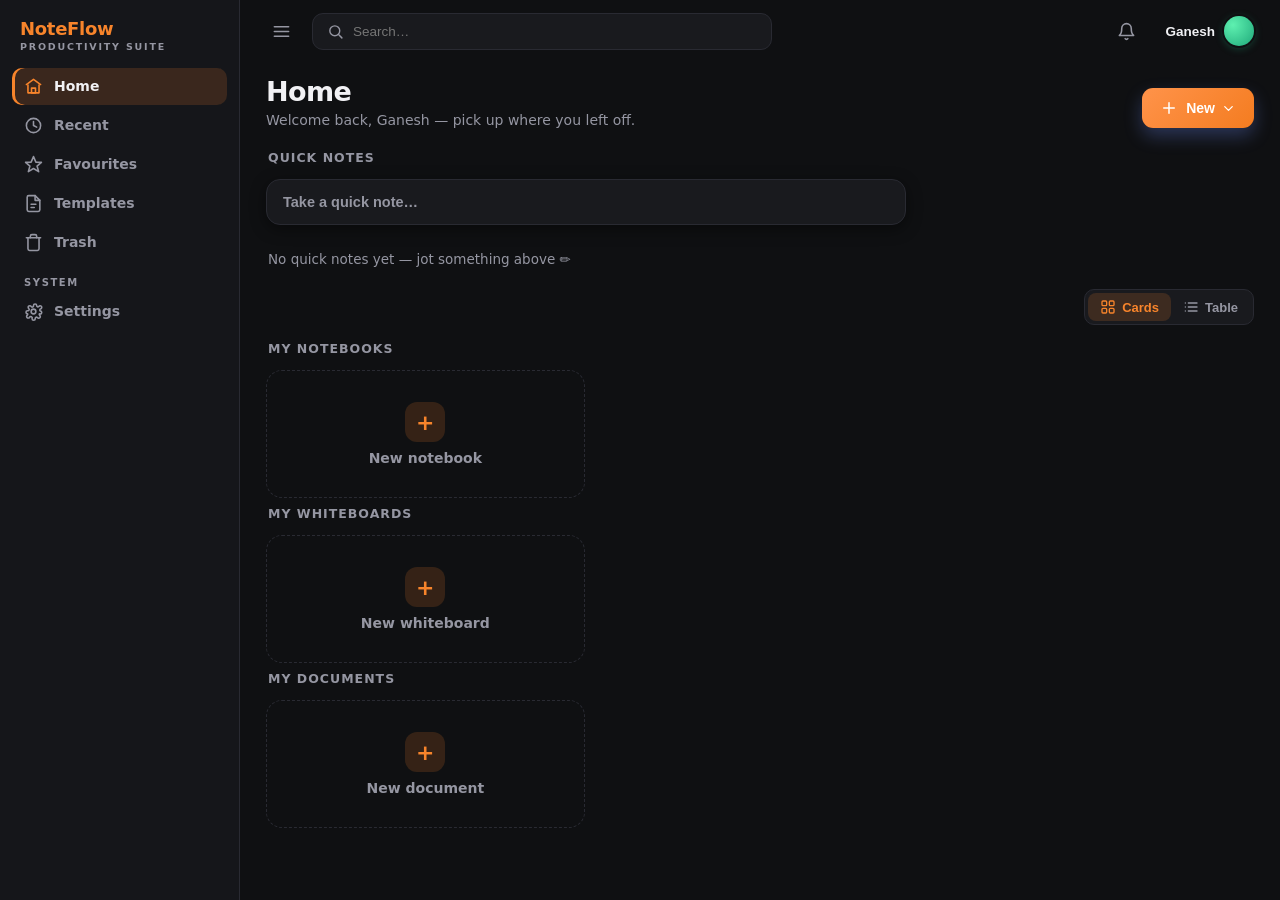
==== index.html @ e1e69174 "NoteFlow app — home, notebook, whiteboard, editor, quick notes, settings Co-Authored-By: Claude Opus" ====
<!DOCTYPE html>
<html lang="en" data-theme="dark">
<head>
<meta charset="UTF-8">
<meta name="viewport" content="width=device-width, initial-scale=1.0">
<title>NoteFlow — Orange Theme</title>
<link rel="stylesheet" href="css/styles.css">
<link rel="stylesheet" href="css/orange.css">
<style>
  /* library view toggle + table + pagination */
  .lib-toolbar{display:flex;justify-content:flex-end;margin:-2px 0 16px}
  .view-toggle{display:inline-flex;background:var(--surface);border:1px solid var(--line);border-radius:10px;padding:3px}
  .view-toggle .vt{display:inline-flex;align-items:center;gap:6px;border:none;background:transparent;color:var(--mute);font-weight:600;font-size:13px;padding:6px 12px;border-radius:8px;cursor:pointer}
  .view-toggle .vt .i{width:16px;height:16px;fill:none;stroke:currentColor;stroke-width:2;stroke-linecap:round;stroke-linejoin:round}
  .view-toggle .vt.active{background:var(--primary-soft);color:var(--primary)}
  .lib-wrap{margin-bottom:8px}
  .lib-new-row{display:flex;justify-content:flex-end;margin-bottom:10px}
  .lib-new-btn{display:inline-flex;align-items:center;gap:6px;border:1px solid var(--line);background:var(--surface);color:var(--text);font-weight:600;font-size:13px;padding:7px 12px;border-radius:9px;cursor:pointer;text-decoration:none}
  .lib-new-btn:hover{border-color:var(--primary);color:var(--primary)}
  .lib-new-btn .i{width:16px;height:16px;fill:none;stroke:currentColor;stroke-width:2;stroke-linecap:round;stroke-linejoin:round}
  .lib-table{width:100%;border-collapse:collapse;background:var(--surface);border:1px solid var(--line);border-radius:14px;overflow:hidden}
  .lib-table th,.lib-table td{text-align:left;padding:11px 14px;border-bottom:1px solid var(--line);font-size:13.5px;color:var(--text)}
  .lib-table th{font-size:11px;text-transform:uppercase;letter-spacing:.5px;color:var(--mute);font-weight:700;background:var(--bg)}
  .lib-table tr:last-child td{border-bottom:none}
  .lib-table tbody tr{cursor:pointer;transition:.12s}
  .lib-table tbody tr:hover{background:var(--elev)}
  .lib-table .lt-title{display:flex;align-items:center;gap:10px;font-weight:600}
  .lib-table .lt-ico{width:30px;height:30px;border-radius:9px;display:grid;place-items:center;flex:none}
  .lib-table .lt-ico .i{width:17px;height:17px;fill:none;stroke-width:2}
  .lib-table .lt-cover{width:22px;height:28px;border-radius:2px 5px 5px 2px;border-left:2px solid rgba(255,255,255,.4);flex:none;box-shadow:0 1px 4px rgba(0,0,0,.18)}
  .lib-table .lt-del{border:none;background:transparent;color:var(--mute);font-size:16px;line-height:1;cursor:pointer;border-radius:6px;width:28px;height:28px}
  .lib-table .lt-del:hover{color:#f87171;background:rgba(248,113,113,.14)}
  .lib-empty{color:var(--mute);font-size:13.5px;padding:16px 2px}
  .pager{display:flex;align-items:center;gap:4px;justify-content:center;margin:14px 0 4px}
  .pager button{min-width:32px;height:32px;border:1px solid var(--line);background:var(--surface);color:var(--text);border-radius:8px;cursor:pointer;font-size:13px;font-weight:600;padding:0 8px}
  .pager button:hover:not(:disabled){border-color:var(--primary);color:var(--primary)}
  .pager button.active{background:var(--primary-soft);border-color:var(--primary);color:var(--primary)}
  .pager button:disabled{opacity:.4;cursor:default}

  /* quick notes (Keep-style) */
  .qc{background:var(--surface);border:1px solid var(--line);border-radius:14px;box-shadow:var(--shadow-sm);padding:4px 8px;margin-bottom:16px;max-width:640px}
  .qc.open{padding:10px 10px 8px}
  .qc-line{width:100%;border:none;background:transparent;color:var(--text);font-size:14.5px;font-weight:600;padding:10px 8px;outline:none}
  .qc-line::placeholder{color:var(--mute)}
  .qc-body{width:100%;border:none;background:transparent;color:var(--text);font-size:14px;outline:none;resize:vertical;min-height:60px;line-height:1.5;padding:0 8px 8px;font-family:inherit}
  .qc-body::placeholder{color:var(--mute)}
  .qc-tools{display:flex;align-items:center;gap:8px;padding:8px 4px 2px;border-top:1px solid var(--line)}
  .qc-colors{display:flex;gap:6px}
  .qc-dot{width:20px;height:20px;border-radius:50%;border:2px solid var(--line);cursor:pointer;padding:0}
  .qc-dot.sel{border-color:var(--primary);box-shadow:0 0 0 2px var(--surface),0 0 0 4px var(--primary)}
  .qc-icon{width:32px;height:32px;background:transparent;color:var(--mute);border:none;border-radius:8px;cursor:pointer;display:grid;place-items:center}
  .qc-icon:hover,.qc-icon.active{background:var(--primary-soft);color:var(--primary)}
  .qc-icon .i{width:18px;height:18px;fill:none;stroke:currentColor;stroke-width:2;stroke-linecap:round;stroke-linejoin:round}
  .qc-flex{flex:1}
  .qc-btn{padding:8px 16px;border:none;border-radius:8px;font-weight:700;font-size:13px;cursor:pointer;background:var(--primary);color:#fff}
  .qc-btn.ghost{background:transparent;color:var(--mute)}
  .qc-btn.ghost:hover{color:var(--text)}

  .quick-board{margin-bottom:6px}
  .quick-group-label{font-size:11px;text-transform:uppercase;letter-spacing:.6px;color:var(--mute);font-weight:700;margin:4px 2px 10px}
  .quick-cols{columns:220px;column-gap:14px;margin-bottom:8px}
  .quick-empty{color:var(--mute);font-size:13.5px;padding:10px 2px 18px}
  .qnote{break-inside:avoid;display:inline-block;width:100%;margin-bottom:14px;border-radius:14px;border:1px solid rgba(0,0,0,.06);box-shadow:var(--shadow-sm);overflow:hidden;color:#1f2430}
  .qnote .qn-body{padding:13px 14px 6px}
  .qn-title{font-weight:800;font-size:14.5px;margin-bottom:6px;word-break:break-word;cursor:text}
  .qn-text{font-size:13.5px;line-height:1.5;white-space:pre-wrap;word-break:break-word;cursor:text}
  .qn-text.muted{color:#6b7280;font-style:italic}
  .qn-list{display:flex;flex-direction:column;gap:3px}
  .qn-item{display:flex;align-items:flex-start;gap:8px;font-size:13.5px;line-height:1.45;cursor:pointer;padding:2px 0}
  .qn-check{width:17px;height:17px;border:1.5px solid #57606f;border-radius:5px;display:grid;place-items:center;font-size:12px;flex:none;color:#1f2430;background:rgba(255,255,255,.45);line-height:1}
  .qn-item.done{color:#6b7280;text-decoration:line-through}
  .qn-item.done .qn-check{background:#4f6ef7;border-color:#4f6ef7;color:#fff}
  .qn-bar{display:flex;align-items:center;gap:3px;padding:2px 8px 8px;opacity:0;transition:.12s}
  .qnote:hover .qn-bar{opacity:1}
  .qn-ico{width:28px;height:28px;border:none;background:transparent;border-radius:7px;cursor:pointer;display:grid;place-items:center;color:#4b5563}
  .qn-ico:hover{background:rgba(0,0,0,.08)}
  .qn-ico.on{color:#ef7415}
  .qn-ico .i{width:16px;height:16px;fill:none;stroke:currentColor;stroke-width:2;stroke-linecap:round;stroke-linejoin:round}
  .qn-colors{display:flex;gap:3px;margin:0 auto}
  .qn-color{width:15px;height:15px;border-radius:50%;border:1px solid rgba(0,0,0,.18);cursor:pointer;padding:0}
</style>
</head>
<body>

<!-- ===== ICON SPRITE ===== -->
<svg width="0" height="0" style="position:absolute" aria-hidden="true"><defs>
  <symbol id="ic-menu" viewBox="0 0 24 24"><line x1="3" y1="6" x2="21" y2="6"/><line x1="3" y1="12" x2="21" y2="12"/><line x1="3" y1="18" x2="21" y2="18"/></symbol>
  <symbol id="ic-search" viewBox="0 0 24 24"><circle cx="11" cy="11" r="7"/><line x1="21" y1="21" x2="16.65" y2="16.65"/></symbol>
  <symbol id="ic-clock" viewBox="0 0 24 24"><circle cx="12" cy="12" r="9"/><polyline points="12 7 12 12 16 14"/></symbol>
  <symbol id="ic-star" viewBox="0 0 24 24"><polygon points="12 2 15 9 22 9.3 16.5 14 18.5 21 12 17 5.5 21 7.5 14 2 9.3 9 9"/></symbol>
  <symbol id="ic-template" viewBox="0 0 24 24"><path d="M14 2H6a2 2 0 0 0-2 2v16a2 2 0 0 0 2 2h12a2 2 0 0 0 2-2V8z"/><polyline points="14 2 14 8 20 8"/><line x1="9" y1="13" x2="15" y2="13"/><line x1="9" y1="17" x2="13" y2="17"/></symbol>
  <symbol id="ic-trash" viewBox="0 0 24 24"><polyline points="3 6 5 6 21 6"/><path d="M19 6v14a2 2 0 0 1-2 2H7a2 2 0 0 1-2-2V6m3 0V4a2 2 0 0 1 2-2h4a2 2 0 0 1 2 2v2"/></symbol>
  <symbol id="ic-gear" viewBox="0 0 24 24"><circle cx="12" cy="12" r="3"/><path d="M19.4 15a1.6 1.6 0 0 0 .3 1.8l.1.1a2 2 0 1 1-2.8 2.8l-.1-.1a1.6 1.6 0 0 0-2.7 1.1V21a2 2 0 0 1-4 0v-.1A1.6 1.6 0 0 0 7 19.4l-.1.1a2 2 0 1 1-2.8-2.8l.1-.1A1.6 1.6 0 0 0 4.6 15H4.5a2 2 0 0 1 0-4h.1A1.6 1.6 0 0 0 6.2 8.4l-.1-.1a2 2 0 1 1 2.8-2.8l.1.1A1.6 1.6 0 0 0 12 4.6V4.5a2 2 0 0 1 4 0v.1a1.6 1.6 0 0 0 2.7 1.1l.1-.1a2 2 0 1 1 2.8 2.8l-.1.1a1.6 1.6 0 0 0-1.1 2.7v.1a2 2 0 0 1 0 4z"/></symbol>
  <symbol id="ic-plus" viewBox="0 0 24 24"><line x1="12" y1="5" x2="12" y2="19"/><line x1="5" y1="12" x2="19" y2="12"/></symbol>
  <symbol id="ic-bell" viewBox="0 0 24 24"><path d="M18 8a6 6 0 0 0-12 0c0 7-3 9-3 9h18s-3-2-3-9"/><path d="M13.7 21a2 2 0 0 1-3.4 0"/></symbol>
  <symbol id="ic-contrast" viewBox="0 0 24 24"><circle cx="12" cy="12" r="9"/><path d="M12 3v18a9 9 0 0 0 0-18z" fill="currentColor" stroke="none"/></symbol>
  <symbol id="ic-spark" viewBox="0 0 24 24"><path d="M11 3 12.6 7.4 17 9l-4.4 1.6L11 15l-1.6-4.4L5 9l4.4-1.6z"/></symbol>
  <symbol id="ic-logout" viewBox="0 0 24 24"><path d="M9 21H5a2 2 0 0 1-2-2V5a2 2 0 0 1 2-2h4"/><polyline points="16 17 21 12 16 7"/><line x1="21" y1="12" x2="9" y2="12"/></symbol>
  <symbol id="ic-doc" viewBox="0 0 24 24"><path d="M14 2H6a2 2 0 0 0-2 2v16a2 2 0 0 0 2 2h12a2 2 0 0 0 2-2V8z"/><polyline points="14 2 14 8 20 8"/><line x1="8" y1="13" x2="16" y2="13"/><line x1="8" y1="17" x2="13" y2="17"/></symbol>
  <symbol id="ic-import" viewBox="0 0 24 24"><path d="M21 15v4a2 2 0 0 1-2 2H5a2 2 0 0 1-2-2v-4"/><polyline points="7 10 12 15 17 10"/><line x1="12" y1="15" x2="12" y2="3"/></symbol>
  <symbol id="ic-board" viewBox="0 0 24 24"><rect x="3" y="4" width="18" height="13" rx="2"/><line x1="12" y1="17" x2="12" y2="21"/><line x1="8" y1="21" x2="16" y2="21"/></symbol>
  <symbol id="ic-home" viewBox="0 0 24 24"><path d="M3 9.5 12 3l9 6.5"/><path d="M5 10v10h14V10"/><rect x="9.5" y="14" width="5" height="6"/></symbol>
  <symbol id="ic-book" viewBox="0 0 24 24"><path d="M4 19.5A2.5 2.5 0 0 1 6.5 17H20"/><path d="M6.5 2H20v20H6.5A2.5 2.5 0 0 1 4 19.5v-15A2.5 2.5 0 0 1 6.5 2Z"/></symbol>
  <symbol id="ic-folder" viewBox="0 0 24 24"><path d="M3 7a2 2 0 0 1 2-2h4l2 2h8a2 2 0 0 1 2 2v8a2 2 0 0 1-2 2H5a2 2 0 0 1-2-2z"/></symbol>
  <symbol id="ic-image" viewBox="0 0 24 24"><rect x="3" y="3" width="18" height="18" rx="2"/><circle cx="8.5" cy="8.5" r="1.5"/><polyline points="21 15 16 10 5 21"/></symbol>
  <symbol id="ic-edit" viewBox="0 0 24 24"><path d="M11 4H4a2 2 0 0 0-2 2v14a2 2 0 0 0 2 2h14a2 2 0 0 0 2-2v-7"/><path d="M18.5 2.5a2.12 2.12 0 0 1 3 3L12 15l-4 1 1-4z"/></symbol>
  <symbol id="ic-cloud" viewBox="0 0 24 24"><path d="M18 10h-1.26A8 8 0 1 0 9 20h9a5 5 0 0 0 0-10z"/></symbol>
  <symbol id="ic-drive" viewBox="0 0 24 24"><path d="M7.7 3h8.6l5.7 10h-8.6z"/><path d="M2 13l4.3-7.5L10.6 13 6.3 20.5z"/><path d="M8.4 20.5 12.7 13H21l-4.3 7.5z"/></symbol>
  <symbol id="ic-chevron" viewBox="0 0 24 24"><polyline points="6 9 12 15 18 9"/></symbol>
  <symbol id="ic-grid" viewBox="0 0 24 24"><rect x="3" y="3" width="7" height="7" rx="1.5"/><rect x="14" y="3" width="7" height="7" rx="1.5"/><rect x="3" y="14" width="7" height="7" rx="1.5"/><rect x="14" y="14" width="7" height="7" rx="1.5"/></symbol>
  <symbol id="ic-list" viewBox="0 0 24 24"><line x1="8" y1="6" x2="21" y2="6"/><line x1="8" y1="12" x2="21" y2="12"/><line x1="8" y1="18" x2="21" y2="18"/><line x1="3.5" y1="6" x2="3.51" y2="6"/><line x1="3.5" y1="12" x2="3.51" y2="12"/><line x1="3.5" y1="18" x2="3.51" y2="18"/></symbol>
  <symbol id="ic-pin" viewBox="0 0 24 24"><line x1="12" y1="16" x2="12" y2="22"/><path d="M9 4h6l-1 7 2.5 2.5V16H7.5v-2.5L10 11z"/></symbol>
  <symbol id="ic-checkbox" viewBox="0 0 24 24"><rect x="4" y="4" width="16" height="16" rx="2.5"/><polyline points="8 12 11 15 16 9"/></symbol>
</defs></svg>

<div class="app">

  <!-- ===== SIDEBAR ===== -->
  <aside class="sidebar" id="sidebar">
    <a class="brand" href="index.html"><span class="bname">NoteFlow</span><span class="bsub">PRODUCTIVITY SUITE</span></a>

    <nav class="sb-nav">
      <a class="nav-item active" data-tip="Home" data-name="Home" href="index.html"><svg class="i"><use href="#ic-home"/></svg><span class="label">Home</span></a>
      <a class="nav-item" data-tip="Recent" data-name="Recent" href="recent.html"><svg class="i"><use href="#ic-clock"/></svg><span class="label">Recent</span></a>
      <a class="nav-item" data-tip="Favourites" data-name="Favourites" href="favourites.html"><svg class="i"><use href="#ic-star"/></svg><span class="label">Favourites</span></a>
      <a class="nav-item" data-tip="Templates" data-name="Templates" href="templates.html"><svg class="i"><use href="#ic-template"/></svg><span class="label">Templates</span></a>
      <a class="nav-item" data-tip="Trash" data-name="Trash" href="trash.html"><svg class="i"><use href="#ic-trash"/></svg><span class="label">Trash</span></a>
    </nav>

    <nav class="sb-nav">
      <div class="nav-label">SYSTEM</div>
      <a class="nav-item" data-tip="Settings" data-name="Settings" href="settings.html"><svg class="i"><use href="#ic-gear"/></svg><span class="label">Settings</span></a>
    </nav>

    <div class="sb-spacer"></div>
  </aside>

  <!-- ===== MAIN ===== -->
  <main class="main">
    <header class="topbar">
      <button class="panel-toggle" id="panelToggle" title="Toggle menu"><svg class="i"><use href="#ic-menu"/></svg></button>
      <label class="search"><svg class="i"><use href="#ic-search"/></svg><input type="text" placeholder="Search…"></label>
      <div class="top-right">
        <button class="icon-btn" title="Notifications"><svg class="i"><use href="#ic-bell"/></svg></button>
        <div class="profile">
          <button class="huser" id="avatarBtn"><span class="uname">Ganesh</span><span class="ava-green"></span></button>
          <div class="profile-menu" id="profileMenu" hidden>
            <div class="pm-head"><span class="pm-ava">G</span>
              <div><div class="pm-name">Ganesh</div><div class="pm-email">ganesh@noteflow.app</div></div></div>
            <div class="pm-plan"><span>Plan</span><span class="plan-badge">Pro Active</span></div>
            <button class="pm-upgrade"><svg class="i"><use href="#ic-spark"/></svg> Upgrade to NoteFlow+</button>
            <div class="pm-divider"></div>
            <button class="pm-row"><svg class="i"><use href="#ic-gear"/></svg> Settings</button>
            <button class="pm-row" id="themeRow"><svg class="i"><use href="#ic-contrast"/></svg> <span id="themeRowLabel">Light theme</span></button>
            <div class="pm-divider"></div>
            <button class="pm-row danger"><svg class="i"><use href="#ic-logout"/></svg> Sign out</button>
          </div>
        </div>
      </div>
    </header>

    <section class="content">
      <!-- page head -->
      <div class="page-head">
        <div>
          <h2 class="ph-title" id="pageTitle">Home</h2>
          <p class="ph-sub" id="pageSub">Welcome back, Ganesh — pick up where you left off.</p>
        </div>
        <div class="new-wrap">
          <button class="btn-primary" id="newBtn"><svg class="i"><use href="#ic-plus"/></svg> New <svg class="i caret"><use href="#ic-chevron"/></svg></button>
          <div class="new-menu" id="newMenu" hidden>
            <button class="nm-item" data-act="notebook"><svg class="i"><use href="#ic-book"/></svg><span class="nm-lbl">Notebook</span></button>
            <button class="nm-item" data-act="text"><svg class="i"><use href="#ic-doc"/></svg><span class="nm-lbl">Text Document</span></button>
            <button class="nm-item" data-act="whiteboard"><svg class="i"><use href="#ic-board"/></svg><span class="nm-lbl">Whiteboard</span></button>
            <button class="nm-item" data-act="folder"><svg class="i"><use href="#ic-folder"/></svg><span class="nm-lbl">Folder</span></button>
            <button class="nm-item" data-act="quick"><svg class="i"><use href="#ic-edit"/></svg><span class="nm-lbl">Quick note</span></button>
            <div class="nm-sep"></div>
            <button class="nm-item" data-act="gdrive"><svg class="i drive"><use href="#ic-drive"/></svg><span class="nm-lbl">Google Drive</span><span class="nm-beta">BETA</span></button>
            <button class="nm-item" data-act="onedrive"><svg class="i one"><use href="#ic-cloud"/></svg><span class="nm-lbl">OneDrive (Personal)</span></button>
            <div class="nm-tip">Tip: Double-tap the “+ New” button to create a Quick note.</div>
          </div>
        </div>
      </div>

      <!-- Quick notes (Keep-style) -->
      <div class="sec-label">Quick notes</div>
      <div class="qc" id="qc">
        <input id="qcLine" class="qc-line" placeholder="Take a quick note…" autocomplete="off">
        <div class="qc-more" id="qcMore" hidden>
          <textarea id="qcBody" class="qc-body" placeholder="Take a note…"></textarea>
          <div class="qc-tools">
            <div class="qc-colors" id="qcColors"></div>
            <button class="qc-icon" id="qcCheck" title="Checklist"><svg class="i"><use href="#ic-checkbox"/></svg></button>
            <span class="qc-flex"></span>
            <button class="qc-btn ghost" id="qcCancel">Close</button>
            <button class="qc-btn" id="qcSave">Add</button>
          </div>
        </div>
      </div>
      <div class="quick-board" id="quickBoard"></div>

      <!-- saved libraries (notebooks / whiteboards / documents) -->
      <div class="lib-toolbar">
        <div class="view-toggle" id="viewToggle">
          <button class="vt" data-view="card"><svg class="i"><use href="#ic-grid"/></svg> Cards</button>
          <button class="vt" data-view="table"><svg class="i"><use href="#ic-list"/></svg> Table</button>
        </div>
      </div>

      <div class="sec-label">My notebooks</div>
      <div class="lib-wrap" id="notebookLib"></div>

      <div class="sec-label">My whiteboards</div>
      <div class="lib-wrap" id="whiteboardLib"></div>

      <div class="sec-label">My documents</div>
      <div class="lib-wrap" id="documentLib"></div>
    </section>
  </main>

  <div class="scrim" id="scrim"></div>
</div>

<script src="js/app.js"></script>
</body>
</html>
---- css/styles.css ----
/* ============ NoteFlow v2 — Productivity Suite ============ */
:root{
  /* MIDNIGHT (dark) — default */
  --bg:#070a12; --surface:#10141e; --sidebar:#0a0e18; --elev:#161c29;
  --line:#1d2533; --text:#e9edf6; --mute:#8b93a6;
  --primary:#7d97f4; --primary-2:#9db0f7; --primary-soft:rgba(125,151,244,.13);
  --btn-grad:linear-gradient(135deg,#92a6f5,#b6c5fa); --btn-text:#0b1020;
  --teal:#2dd4bf; --green:#3ddc97;
  --ring:0 0 0 3px rgba(125,151,244,.25);
  --shadow:0 1px 2px rgba(0,0,0,.4),0 18px 44px rgba(0,0,0,.5);
  --shadow-sm:0 4px 14px rgba(0,0,0,.35);
}
[data-theme="light"]{
  --bg:#f1f4fa; --surface:#ffffff; --sidebar:#ffffff; --elev:#eef1f8;
  --line:#e5e9f2; --text:#141a26; --mute:#6b7488;
  --primary:#4f6ef7; --primary-2:#6d8bf5; --primary-soft:rgba(79,110,247,.10);
  --btn-grad:linear-gradient(135deg,#4f6ef7,#6d8bf5); --btn-text:#ffffff;
  --teal:#0d9488; --green:#10a86b;
  --ring:0 0 0 3px rgba(79,110,247,.16);
  --shadow:0 1px 2px rgba(20,24,40,.05),0 14px 34px rgba(20,24,40,.10);
  --shadow-sm:0 4px 14px rgba(20,24,40,.08);
}
*{box-sizing:border-box;margin:0;padding:0}
html,body{height:100%}
body{font-family:'Segoe UI',system-ui,sans-serif;background:var(--bg);color:var(--text);overflow:hidden;font-size:14px}
.i{width:19px;height:19px;fill:none;stroke:currentColor;stroke-width:2;stroke-linecap:round;stroke-linejoin:round;flex:none}
.app{display:flex;height:100%}

/* ===== SIDEBAR ===== */
.sidebar{
  width:240px;flex:none;background:var(--sidebar);border-right:1px solid var(--line);
  display:flex;flex-direction:column;padding:16px 12px;gap:10px;transition:width .22s ease;
}
.sidebar.collapsed{width:72px;padding:16px 12px}

/* brand */
.brand{display:flex;flex-direction:column;gap:1px;padding:2px 8px 6px;overflow:hidden;text-decoration:none;cursor:pointer}
.brand .bname{font-size:18px;font-weight:800;letter-spacing:-.3px;color:var(--primary-2);white-space:nowrap;line-height:1.2}
.brand .bsub{font-size:9.5px;font-weight:700;letter-spacing:1.8px;color:var(--mute);white-space:nowrap}
.sidebar.collapsed .brand{align-items:center;padding:2px 0 6px}
.sidebar.collapsed .bsub{display:none}
.sidebar.collapsed .bname{font-size:0}.sidebar.collapsed .bname::first-letter{font-size:20px}

/* new note */
.new-btn{display:flex;align-items:center;justify-content:center;gap:8px;width:100%;padding:11px;border:none;border-radius:11px;
  background:var(--btn-grad);color:var(--btn-text);font-weight:700;font-size:14px;cursor:pointer;
  box-shadow:0 8px 18px rgba(109,139,245,.30);white-space:nowrap;overflow:hidden;transition:transform .12s,box-shadow .15s}
.new-btn .i{stroke:var(--btn-text);width:18px;height:18px}
.new-btn:hover{transform:translateY(-1px);box-shadow:0 12px 24px rgba(109,139,245,.42)}
.new-btn:active{transform:translateY(0)}
.sidebar.collapsed .new-btn{padding:11px 0}.sidebar.collapsed .new-btn .label{display:none}

/* nav */
.sb-nav{display:flex;flex-direction:column;gap:2px}
.nav-label{font-size:10px;font-weight:700;letter-spacing:1.6px;color:var(--mute);padding:0 12px;margin:6px 0 3px}
.sidebar.collapsed .nav-label{font-size:0;margin:8px 0 3px}
.nav-item{display:flex;align-items:center;gap:11px;padding:9px 12px;border-radius:10px;color:var(--mute);
  font-size:14px;font-weight:600;cursor:pointer;text-decoration:none;white-space:nowrap;position:relative;transition:background .15s,color .15s}
.nav-item .i{stroke:currentColor;width:19px;height:19px;flex:none}
.nav-item:hover{background:var(--elev);color:var(--text)}
.nav-item.active{background:var(--primary-soft);color:var(--text);box-shadow:inset 3px 0 0 var(--primary)}
.nav-item.active .i{stroke:var(--primary)}
.sidebar.collapsed .nav-item{justify-content:center;padding:10px 0}
.sidebar.collapsed .nav-item .label{display:none}
.sidebar.collapsed .nav-item.active{box-shadow:none}
.sidebar.collapsed .nav-item:hover::after,.sidebar.collapsed .new-btn:hover::after{
  content:attr(data-tip);position:absolute;left:calc(100% + 12px);top:50%;transform:translateY(-50%);
  background:var(--text);color:var(--bg);font-size:12px;font-weight:600;padding:5px 10px;border-radius:8px;white-space:nowrap;z-index:50;box-shadow:var(--shadow)}
.sb-spacer{flex:1}

/* ===== MAIN ===== */
.main{flex:1;display:flex;flex-direction:column;min-width:0}

/* header */
.topbar{display:flex;align-items:center;gap:12px;height:62px;padding:0 22px;background:var(--bg)}
.panel-toggle{width:38px;height:38px;border:none;border-radius:10px;background:transparent;color:var(--mute);display:grid;place-items:center;cursor:pointer;transition:.15s;position:relative}
.panel-toggle:hover{color:var(--text);background:var(--surface)}
.panel-toggle.active{color:var(--primary);background:var(--primary-soft)}
.search{flex:1;max-width:460px;display:flex;align-items:center;gap:9px;background:var(--surface);border:1px solid var(--line);border-radius:11px;padding:9px 14px;transition:.15s}
.search:focus-within{border-color:var(--primary);box-shadow:var(--ring)}
.search .i{stroke:var(--mute);width:17px;height:17px}
.search input{flex:1;background:none;border:none;color:var(--text);font-size:13.5px;outline:none}
.top-right{margin-left:auto;display:flex;align-items:center;gap:8px}
.icon-btn{width:38px;height:38px;border:none;border-radius:10px;background:transparent;color:var(--mute);display:grid;place-items:center;cursor:pointer;transition:.15s}
.icon-btn:hover{color:var(--text);background:var(--surface)}

/* header user */
.huser{display:flex;align-items:center;gap:9px;background:none;border:none;cursor:pointer;color:var(--text);padding:4px 4px 4px 12px;border-radius:30px;transition:.15s}
.huser:hover{background:var(--surface)}
.huser .uname{font-size:13.5px;font-weight:600}
.ava-green{width:30px;height:30px;border-radius:50%;background:radial-gradient(circle at 30% 30%,#5ef0b0,#1fa97a);box-shadow:0 0 0 2px var(--bg),0 2px 8px rgba(31,169,122,.4)}

/* profile menu */
.profile{position:relative}
.profile-menu{position:absolute;right:0;top:48px;width:258px;background:var(--surface);border:1px solid var(--line);border-radius:15px;box-shadow:var(--shadow);padding:13px;z-index:60}
.pm-head{display:flex;align-items:center;gap:12px;margin-bottom:13px}
.pm-ava{width:42px;height:42px;border-radius:50%;background:linear-gradient(135deg,#1f6feb,#2dd4bf);display:grid;place-items:center;color:#fff;font-weight:800;font-size:17px;flex:none}
.pm-name{font-size:14.5px;font-weight:700}.pm-email{font-size:12px;color:var(--mute)}
.pm-plan{display:flex;align-items:center;justify-content:space-between;font-size:13px;color:var(--mute);padding:5px 2px}
.plan-badge{background:rgba(45,212,191,.14);color:var(--teal);font-weight:700;font-size:11.5px;padding:3px 10px;border-radius:20px}
.pm-upgrade{width:100%;display:flex;align-items:center;justify-content:center;gap:8px;margin-top:6px;padding:10px;border:none;border-radius:11px;background:var(--btn-grad);color:var(--btn-text);font-weight:700;font-size:13px;cursor:pointer;transition:.12s}
.pm-upgrade:hover{transform:translateY(-1px)}
.pm-upgrade .i{stroke:var(--btn-text);fill:var(--btn-text);width:16px;height:16px}
.pm-divider{height:1px;background:var(--line);margin:11px 0}
.pm-row{width:100%;display:flex;align-items:center;gap:10px;background:none;border:none;color:var(--text);font-size:13px;padding:9px 8px;border-radius:9px;cursor:pointer;text-align:left}
.pm-row:hover{background:var(--elev)} .pm-row .i{stroke:var(--mute);width:17px;height:17px}
.pm-row.danger{color:#f87171} .pm-row.danger .i{stroke:#f87171}

/* ===== content / home ===== */
.content{flex:1;overflow:auto;padding:8px 26px 30px}
.page-head{display:flex;align-items:flex-end;justify-content:space-between;gap:16px;margin:6px 0 22px}
.ph-title{font-size:27px;font-weight:800;letter-spacing:-.6px}
.ph-sub{color:var(--mute);font-size:14px;margin-top:5px}
.btn-primary{display:inline-flex;align-items:center;gap:8px;padding:11px 18px;border:none;border-radius:11px;background:var(--btn-grad);color:var(--btn-text);font-weight:700;font-size:14px;cursor:pointer;box-shadow:0 8px 18px rgba(109,139,245,.30);transition:transform .12s,box-shadow .15s;white-space:nowrap}
.btn-primary .i{stroke:var(--btn-text);width:18px;height:18px}
.btn-primary:hover{transform:translateY(-1px);box-shadow:0 12px 24px rgba(109,139,245,.42)}

.btn-primary .caret{width:15px;height:15px;margin-left:-2px}

/* "+ New" dropdown */
.new-wrap{position:relative}
.new-menu{position:absolute;right:0;top:50px;width:288px;background:var(--surface);border:1px solid var(--line);border-radius:14px;box-shadow:var(--shadow);padding:7px;z-index:70}
.nm-item{display:flex;align-items:center;gap:13px;width:100%;text-align:left;background:none;border:none;color:var(--text);font-size:14px;font-weight:500;padding:11px 12px;border-radius:10px;cursor:pointer}
.nm-item:hover{background:var(--elev)}
.nm-item .i{stroke:var(--mute);width:19px;height:19px;flex:none}
.nm-item .i.drive{stroke:#34a853} .nm-item .i.one{stroke:#2b88d8}
.nm-lbl{flex:1}
.nm-unlock{font-size:12.5px;color:var(--mute)}
.nm-beta{font-size:9.5px;font-weight:800;letter-spacing:.5px;background:var(--elev);color:var(--mute);padding:2px 8px;border-radius:10px}
.nm-sep{height:1px;background:var(--line);margin:6px 8px}
.nm-tip{font-size:11.5px;color:var(--mute);padding:9px 12px 5px;line-height:1.45}

/* icon tile colors */
.c-blue{background:rgba(99,130,246,.15);color:#6d8bf5} .c-blue .i{stroke:#6d8bf5}
.c-teal{background:rgba(45,212,191,.15);color:#2dd4bf} .c-teal .i{stroke:#2dd4bf}
.c-green{background:rgba(61,220,151,.15);color:#3ddc97} .c-green .i{stroke:#3ddc97}
.c-violet{background:rgba(167,139,250,.16);color:#a78bfa} .c-violet .i{stroke:#a78bfa}
.c-amber{background:rgba(245,180,80,.16);color:#f5b450} .c-amber .i{stroke:#f5b450}
.c-pink{background:rgba(244,114,182,.16);color:#f472b6} .c-pink .i{stroke:#f472b6}

/* quick actions */
.quick-row{display:grid;grid-template-columns:repeat(auto-fit,minmax(180px,1fr));gap:14px;margin-bottom:28px}
.quick{display:flex;align-items:center;gap:13px;text-align:left;background:var(--surface);border:1px solid var(--line);border-radius:14px;padding:14px;cursor:pointer;transition:.16s;color:var(--text)}
.quick:hover{transform:translateY(-3px);border-color:var(--primary);box-shadow:var(--shadow-sm)}
.q-ic{width:42px;height:42px;border-radius:12px;display:grid;place-items:center;flex:none}
.quick b{display:block;font-size:14px;font-weight:700}
.quick small{font-size:12px;color:var(--mute)}

/* section label */
.sec-label{font-size:12.5px;font-weight:700;letter-spacing:1px;text-transform:uppercase;color:var(--mute);margin:4px 2px 14px}

/* recent cards */
.card-grid{display:grid;grid-template-columns:repeat(auto-fill,minmax(248px,1fr));gap:16px}
.ncard{background:var(--surface);border:1px solid var(--line);border-radius:16px;padding:18px;cursor:pointer;transition:.18s;box-shadow:var(--shadow-sm)}
.ncard:hover{transform:translateY(-4px);border-color:var(--primary);box-shadow:var(--shadow)}
.nc-top{display:flex;align-items:center;justify-content:space-between;margin-bottom:13px}
.nc-ico{width:40px;height:40px;border-radius:12px;display:grid;place-items:center;flex:none}
.nc-time{font-size:11.5px;color:var(--mute)}
.ncard h3{font-size:15.5px;font-weight:700;margin-bottom:6px;white-space:nowrap;overflow:hidden;text-overflow:ellipsis}
.ncard p{font-size:13px;color:var(--mute);line-height:1.55;display:-webkit-box;-webkit-line-clamp:2;-webkit-box-orient:vertical;overflow:hidden}

/* notebook library cards */
.nbcard{position:relative}
.nb-cover-mini{width:34px;height:42px;border-radius:2px 6px 6px 2px;border-left:3px solid rgba(255,255,255,.4);flex:none;box-shadow:0 2px 6px rgba(0,0,0,.18)}
.nbcard .nb-del{position:absolute;top:10px;right:10px;width:26px;height:26px;border:none;border-radius:8px;background:var(--elev);color:var(--mute);font-size:17px;line-height:1;cursor:pointer;display:none;place-items:center}
.nbcard:hover .nb-del{display:grid}
.nbcard .nb-del:hover{color:#f87171;background:rgba(248,113,113,.14)}
.nbcard-new{display:flex;flex-direction:column;align-items:center;justify-content:center;gap:8px;border:1.5px dashed var(--line);background:transparent;color:var(--mute);font-weight:700;min-height:128px;border-radius:16px;cursor:pointer;text-decoration:none;transition:.16s}
.nbcard-new:hover{border-color:var(--primary);color:var(--primary);transform:translateY(-2px)}
.nbcard-new .nb-plus{width:40px;height:40px;border-radius:12px;display:grid;place-items:center;background:var(--primary-soft);color:var(--primary);font-size:22px;font-weight:700}
.lib-empty{grid-column:1/-1;color:var(--mute);font-size:13.5px;padding:4px 2px}
@media(max-width:680px){.page-head{flex-direction:column;align-items:flex-start}}

/* collapsed rail polish */
.sidebar.collapsed{align-items:stretch}
.sidebar.collapsed .sb-nav{align-items:center}
.sidebar.collapsed .nav-item{width:46px;margin:0 auto}

/* scrim mobile */
.scrim{position:fixed;inset:0;background:rgba(0,0,0,.5);opacity:0;pointer-events:none;transition:.2s;z-index:25}
@media(max-width:600px){
  .sidebar{position:fixed;z-index:30;height:100%;box-shadow:var(--shadow);transform:translateX(-100%);width:240px!important}
  .sidebar.collapsed{transform:translateX(-100%)}
  .sidebar.open{transform:translateX(0)}
  .scrim.show{opacity:1;pointer-events:auto}
  .huser .uname{display:none}
}
---- css/orange.css ----
/* ============ Orange theme — unified (sidebar matches the theme) ============
   Loaded AFTER styles.css. Only redefines colour tokens; the base rules
   already use these tokens, so the sidebar follows the theme:
   - LIGHT: light sidebar + light content
   - DARK : a complete deep charcoal scheme (own colours) */

:root{
  /* ===== DARK — complete deep charcoal + orange ===== */
  --bg:#0f1012;            /* app background */
  --surface:#191a1e;       /* cards */
  --sidebar:#15161a;       /* sidebar (slightly distinct from bg) */
  --elev:#23242b;
  --line:#292a32;
  --text:#f1f1f4;
  --mute:#9596a2;
  --primary:#f7842b; --primary-2:#ffa257; --primary-soft:rgba(247,132,43,.16);
  --btn-grad:linear-gradient(135deg,#ff934a,#f47c20); --btn-text:#ffffff;
  --teal:#34d399; --green:#34d399;
  --ring:0 0 0 3px rgba(247,132,43,.25);
  --shadow:0 1px 2px rgba(0,0,0,.5),0 20px 46px rgba(0,0,0,.6);
  --shadow-sm:0 4px 16px rgba(0,0,0,.45);
}

[data-theme="light"]{
  /* ===== LIGHT — clean, unified (light sidebar too) ===== */
  --bg:#f4f5f9;
  --surface:#ffffff;
  --sidebar:#ffffff;       /* light sidebar, matches content */
  --elev:#eff1f6;
  --line:#e7e9f1;
  --text:#1a1b24;
  --mute:#6c6d7b;
  --primary:#ef7415; --primary-2:#ff944d; --primary-soft:rgba(239,116,21,.10);
  --btn-grad:linear-gradient(135deg,#ff8a2e,#ef7415); --btn-text:#ffffff;
  --teal:#0fb39a; --green:#16a86b;
  --ring:0 0 0 3px rgba(239,116,21,.16);
  --shadow:0 1px 2px rgba(20,22,34,.05),0 16px 36px rgba(20,22,34,.10);
  --shadow-sm:0 6px 18px rgba(20,22,34,.08);
}

/* brand text uses the orange accent in both themes */
.brand .bname{color:var(--primary)}
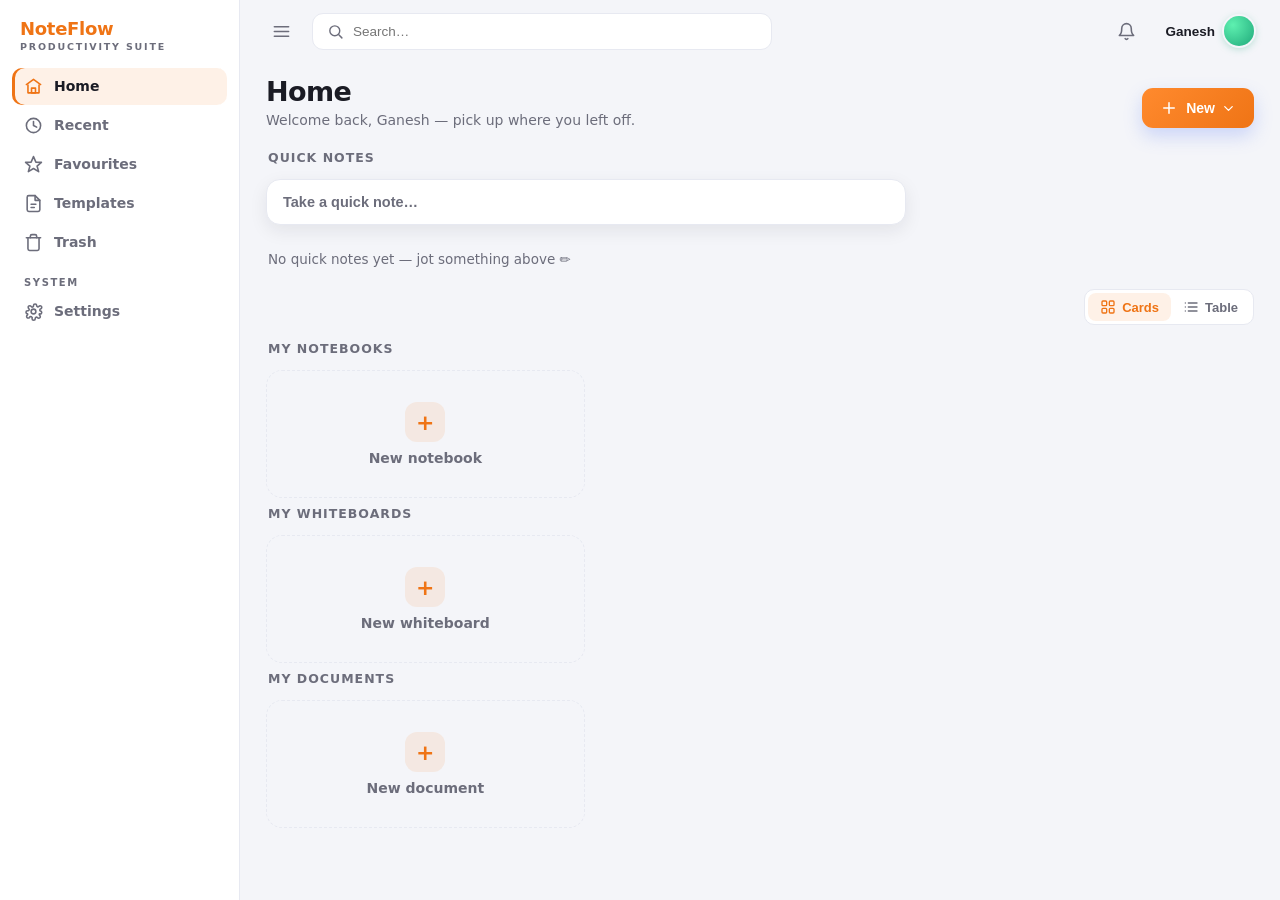
==== commit acc45962: "Default to light theme for new users Co-Authored-By: Claude Opus 4.8 (1M context) <noreply@anthropic" ====
--- a/index.html
+++ b/index.html
@@ -1,5 +1,5 @@
 <!DOCTYPE html>
-<html lang="en" data-theme="dark">
+<html lang="en" data-theme="light">
 <head>
 <meta charset="UTF-8">
 <meta name="viewport" content="width=device-width, initial-scale=1.0">
